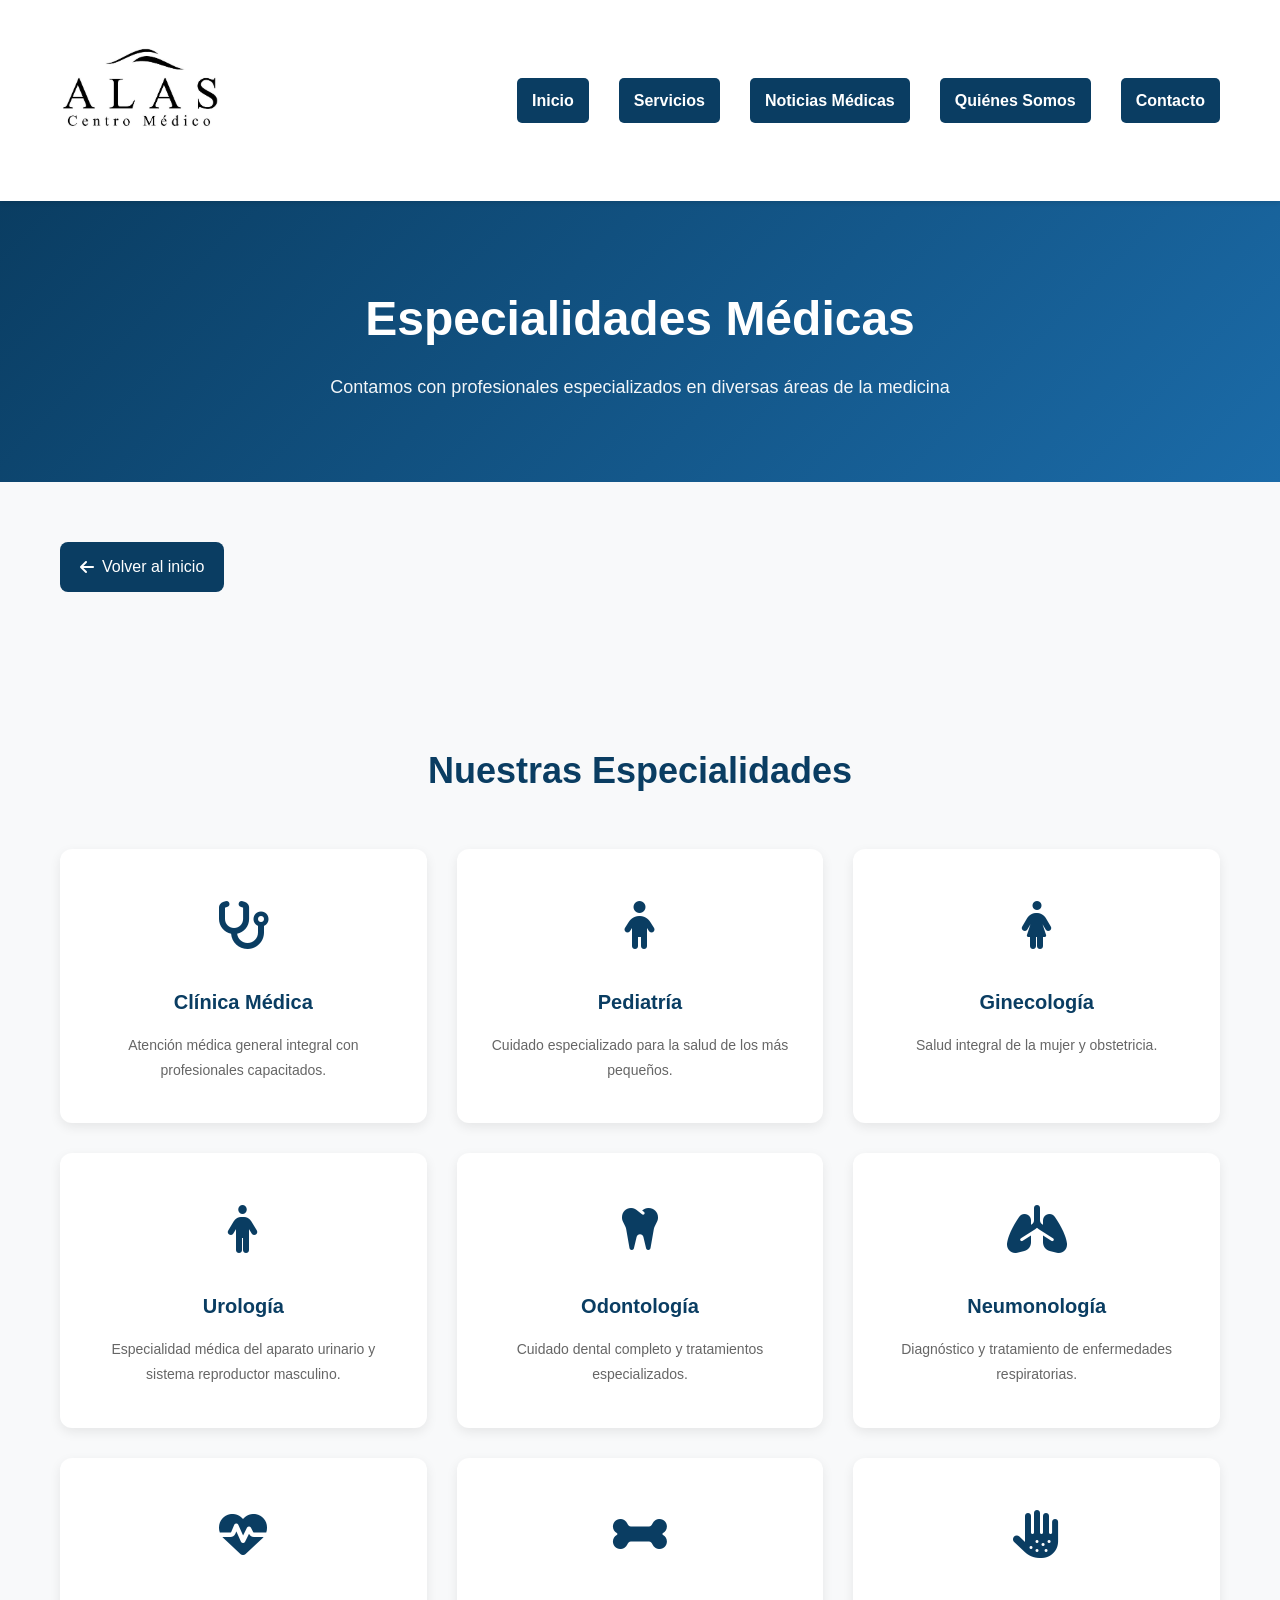
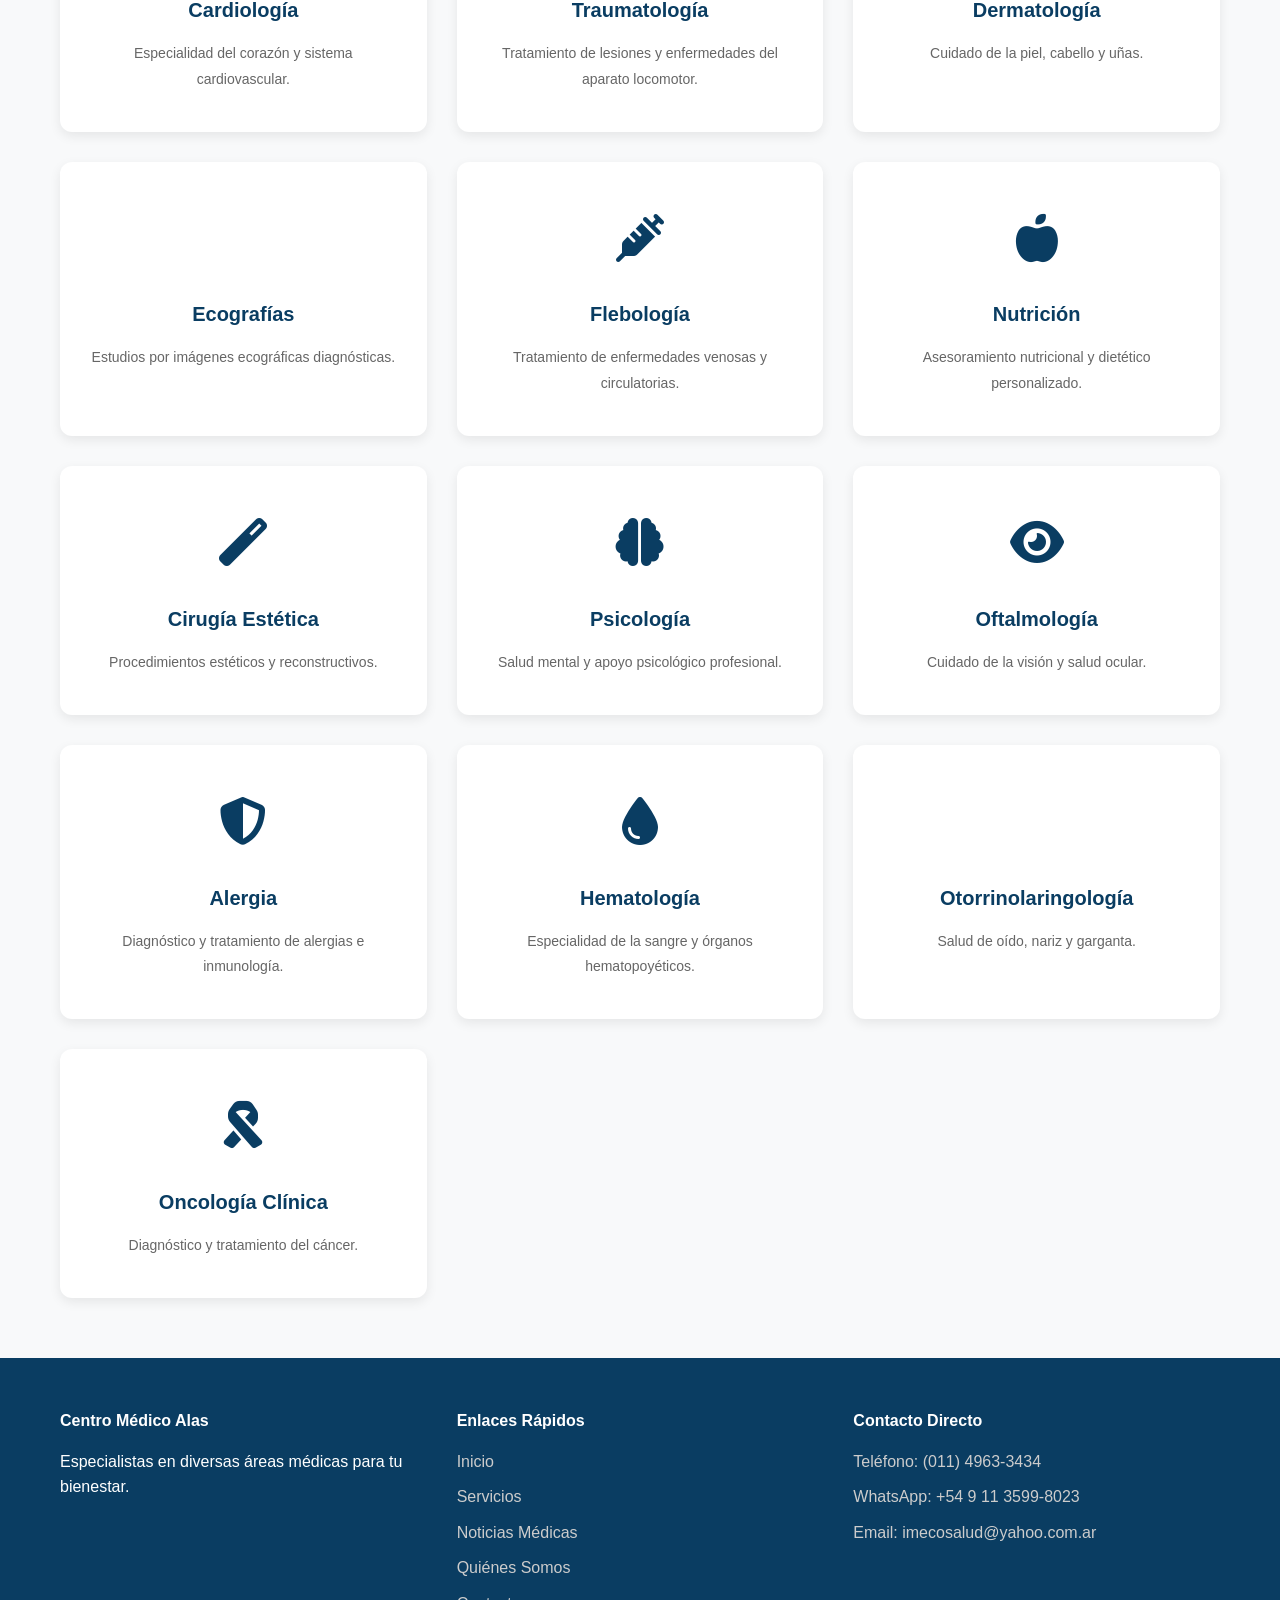
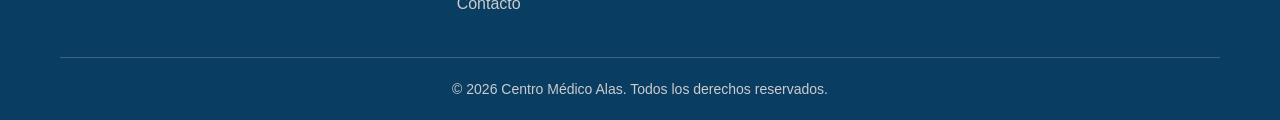
==== especialidades.html @ 1da5fab1 "Add files via upload" ====
<!DOCTYPE html>
<html lang="es">
<head>
    <meta charset="UTF-8">
    <title>Especialidades Médicas - Centro Médico Alas</title>
    <meta name="viewport" content="width=device-width, initial-scale=1.0">
    <link rel="stylesheet" href="https://cdnjs.cloudflare.com/ajax/libs/font-awesome/6.4.0/css/all.min.css">

    <style>
        * {
            margin: 0;
            padding: 0;
            box-sizing: border-box;
        }

        body {
            font-family: 'Segoe UI', Tahoma, Geneva, Verdana, sans-serif;
            background: #f8f9fa;
            color: #333;
            line-height: 1.6;
        }

        /* HEADER Y NAVEGACIÓN */
        nav {
            background: white;
            box-shadow: 0 2px 4px rgba(0,0,0,0.1);
            position: sticky;
            top: 0;
            z-index: 100;
        }

        nav .container {
            display: flex;
            justify-content: space-between;
            align-items: center;
            max-width: 1200px;
            margin: 0 auto;
            padding: 15px 20px;
        }

        nav .logo {
            font-size: 24px;
            font-weight: bold;
            color: #0a3d62;
        }

        nav ul {
            display: flex;
            list-style: none;
            gap: 30px;
        }

        nav a {
            background: #0a3d62;
            color: white;
            padding: 10px 15px;
            text-decoration: none;
            border-radius: 5px;
            display: inline-block;
            transition: all 0.3s;
            font-weight: 600;
        }

        nav a:hover {
            background: #083050;
            transform: translateY(-1px);
            box-shadow: 0 3px 10px rgba(10, 61, 98, 0.3);
        }

        .container {
            max-width: 1200px;
            margin: 0 auto;
            padding: 0 20px;
        }

        /* HERO SECTION */
        .hero {
            background: linear-gradient(135deg, #0a3d62 0%, #1b6ba8 100%);
            color: white;
            padding: 80px 20px;
            text-align: center;
        }

        .hero h1 {
            font-size: 48px;
            margin-bottom: 15px;
        }

        .hero p {
            font-size: 18px;
            opacity: 0.95;
        }

        /* SECCIONES */
        section {
            padding: 60px 20px;
        }

        section h2 {
            font-size: 36px;
            text-align: center;
            margin-bottom: 50px;
            color: #0a3d62;
        }

        section p {
            font-size: 16px;
            line-height: 1.8;
        }

        /* ESPECIALIDADES GRID */
        .especialidades-grid {
            display: grid;
            grid-template-columns: repeat(auto-fit, minmax(280px, 1fr));
            gap: 30px;
        }

        .especialidad-card {
            background: white;
            padding: 40px 30px;
            border-radius: 12px;
            box-shadow: 0 4px 12px rgba(0,0,0,0.08);
            transition: all 0.3s;
            text-align: center;
            cursor: pointer;
        }

        .especialidad-card:hover {
            transform: translateY(-8px);
            box-shadow: 0 12px 24px rgba(0,0,0,0.12);
        }

        .especialidad-icon {
            font-size: 48px;
            color: #0a3d62;
            margin-bottom: 20px;
        }

        .especialidad-card h3 {
            color: #0a3d62;
            margin-bottom: 15px;
            font-size: 20px;
        }

        .especialidad-card p {
            color: #666;
            font-size: 14px;
        }

        /* FOOTER */
        footer {
            background: #0a3d62;
            color: white;
            padding: 50px 20px 20px;
        }

        .footer-content {
            display: grid;
            grid-template-columns: repeat(auto-fit, minmax(250px, 1fr));
            gap: 30px;
            margin-bottom: 30px;
        }

        .footer-section h4 {
            margin-bottom: 15px;
            font-size: 16px;
        }

        .footer-section ul {
            list-style: none;
        }

        .footer-section ul li {
            margin-bottom: 10px;
        }

        .footer-section a {
            color: #ccc;
            text-decoration: none;
            transition: color 0.3s;
        }

        .footer-section a:hover {
            color: white;
        }

        .social-links {
            display: flex;
            gap: 15px;
            margin-top: 15px;
        }

        .social-links a {
            display: inline-flex;
            align-items: center;
            justify-content: center;
            width: 40px;
            height: 40px;
            background: rgba(255,255,255,0.1);
            border-radius: 50%;
            color: white;
            transition: background 0.3s;
        }

        .social-links a:hover {
            background: #25D366;
        }

        .footer-bottom {
            text-align: center;
            border-top: 1px solid rgba(255,255,255,0.2);
            padding-top: 20px;
            color: #ccc;
            font-size: 14px;
        }

        .back-button {
            display: inline-flex;
            align-items: center;
            gap: 8px;
            background: #0a3d62;
            color: white;
            padding: 12px 20px;
            border-radius: 8px;
            text-decoration: none;
            margin-bottom: 30px;
            transition: background 0.3s;
        }

        .back-button:hover {
            background: #1b6ba8;
        }

        /* RESPONSIVE */
        @media (max-width: 768px) {
            nav ul {
                gap: 15px;
            }

            .hero h1 {
                font-size: 32px;
            }

            section h2 {
                font-size: 28px;
            }
        }
    </style>
</head>

<body>

<!-- NAVEGACIÓN -->
<nav>
    <div class="container">
        <div class="logo">
            <img src="imagenes/logo.jpg" alt="Centro Médico Alas" style="height: 160px; width: auto;">
        </div>
        <ul>
            <li><a href="index.html">Inicio</a></li>
            <li><a href="index.html#servicios">Servicios</a></li>
            <li><a href="index.html#noticias">Noticias Médicas</a></li>
            <li><a href="quienes-somos.html">Quiénes Somos</a></li>
            <li><a href="index.html#contacto">Contacto</a></li>
        </ul>
    </div>
</nav>

<!-- HERO SECTION -->
<div class="hero">
    <div class="container">
        <h1>Especialidades Médicas</h1>
        <p>Contamos con profesionales especializados en diversas áreas de la medicina</p>
    </div>
</div>

<!-- VOLVER -->
<section>
    <div class="container">
        <a href="index.html" class="back-button">
            <i class="fas fa-arrow-left"></i> Volver al inicio
        </a>
    </div>
</section>

<!-- ESPECIALIDADES -->
<section>
    <div class="container">
        <h2>Nuestras Especialidades</h2>
        <div class="especialidades-grid">
            <div class="especialidad-card">
                <div class="especialidad-icon"><i class="fas fa-stethoscope"></i></div>
                <h3>Clínica Médica</h3>
                <p>Atención médica general integral con profesionales capacitados.</p>
            </div>
            <div class="especialidad-card">
                <div class="especialidad-icon"><i class="fas fa-child"></i></div>
                <h3>Pediatría</h3>
                <p>Cuidado especializado para la salud de los más pequeños.</p>
            </div>
            <div class="especialidad-card">
                <div class="especialidad-icon"><i class="fas fa-female"></i></div>
                <h3>Ginecología</h3>
                <p>Salud integral de la mujer y obstetricia.</p>
            </div>
            <div class="especialidad-card">
                <div class="especialidad-icon"><i class="fas fa-male"></i></div>
                <h3>Urología</h3>
                <p>Especialidad médica del aparato urinario y sistema reproductor masculino.</p>
            </div>
            <div class="especialidad-card">
                <div class="especialidad-icon"><i class="fas fa-tooth"></i></div>
                <h3>Odontología</h3>
                <p>Cuidado dental completo y tratamientos especializados.</p>
            </div>
            <div class="especialidad-card">
                <div class="especialidad-icon"><i class="fas fa-lungs"></i></div>
                <h3>Neumonología</h3>
                <p>Diagnóstico y tratamiento de enfermedades respiratorias.</p>
            </div>
            <div class="especialidad-card">
                <div class="especialidad-icon"><i class="fas fa-heartbeat"></i></div>
                <h3>Cardiología</h3>
                <p>Especialidad del corazón y sistema cardiovascular.</p>
            </div>
            <div class="especialidad-card">
                <div class="especialidad-icon"><i class="fas fa-bone"></i></div>
                <h3>Traumatología</h3>
                <p>Tratamiento de lesiones y enfermedades del aparato locomotor.</p>
            </div>
            <div class="especialidad-card">
                <div class="especialidad-icon"><i class="fas fa-allergies"></i></div>
                <h3>Dermatología</h3>
                <p>Cuidado de la piel, cabello y uñas.</p>
            </div>
            <div class="especialidad-card">
                <div class="especialidad-icon"><i class="fas fa-ultrasound"></i></div>
                <h3>Ecografías</h3>
                <p>Estudios por imágenes ecográficas diagnósticas.</p>
            </div>
            <div class="especialidad-card">
                <div class="especialidad-icon"><i class="fas fa-syringe"></i></div>
                <h3>Flebología</h3>
                <p>Tratamiento de enfermedades venosas y circulatorias.</p>
            </div>
            <div class="especialidad-card">
                <div class="especialidad-icon"><i class="fas fa-apple-alt"></i></div>
                <h3>Nutrición</h3>
                <p>Asesoramiento nutricional y dietético personalizado.</p>
            </div>
            <div class="especialidad-card">
                <div class="especialidad-icon"><i class="fas fa-magic"></i></div>
                <h3>Cirugía Estética</h3>
                <p>Procedimientos estéticos y reconstructivos.</p>
            </div>
            <div class="especialidad-card">
                <div class="especialidad-icon"><i class="fas fa-brain"></i></div>
                <h3>Psicología</h3>
                <p>Salud mental y apoyo psicológico profesional.</p>
            </div>
            <div class="especialidad-card">
                <div class="especialidad-icon"><i class="fas fa-eye"></i></div>
                <h3>Oftalmología</h3>
                <p>Cuidado de la visión y salud ocular.</p>
            </div>
            <div class="especialidad-card">
                <div class="especialidad-icon"><i class="fas fa-shield-alt"></i></div>
                <h3>Alergia</h3>
                <p>Diagnóstico y tratamiento de alergias e inmunología.</p>
            </div>
            <div class="especialidad-card">
                <div class="especialidad-icon"><i class="fas fa-tint"></i></div>
                <h3>Hematología</h3>
                <p>Especialidad de la sangre y órganos hematopoyéticos.</p>
            </div>
            <div class="especialidad-card">
                <div class="especialidad-icon"><i class="fas fa-ear"></i></div>
                <h3>Otorrinolaringología</h3>
                <p>Salud de oído, nariz y garganta.</p>
            </div>
            <div class="especialidad-card">
                <div class="especialidad-icon"><i class="fas fa-ribbon"></i></div>
                <h3>Oncología Clínica</h3>
                <p>Diagnóstico y tratamiento del cáncer.</p>
            </div>
        </div>
    </div>
</section>

<!-- FOOTER -->
<footer>
    <div class="container">
        <div class="footer-content">
            <div class="footer-section">
                <h4>Centro Médico Alas</h4>
                <p>Especialistas en diversas áreas médicas para tu bienestar.</p>
            </div>
            <div class="footer-section">
                <h4>Enlaces Rápidos</h4>
                <ul>
                    <li><a href="index.html">Inicio</a></li>
                    <li><a href="index.html#servicios">Servicios</a></li>
                    <li><a href="index.html#noticias">Noticias Médicas</a></li>
                    <li><a href="index.html#nosotros">Quiénes Somos</a></li>
                    <li><a href="index.html#contacto">Contacto</a></li>
                </ul>
            </div>
            <div class="footer-section">
                <h4>Contacto Directo</h4>
                <ul>
                    <li><a href="tel:01149633434">Teléfono: (011) 4963-3434</a></li>
                    <li><a href="https://wa.me/5491135998023" target="_blank">WhatsApp: +54 9 11 3599-8023</a></li>
                    <li><a href="mailto:imecosalud@yahoo.com.ar">Email: imecosalud@yahoo.com.ar</a></li>
                </ul>
            </div>
        </div>
        <div class="footer-bottom">
            <p>&copy; 2026 Centro Médico Alas. Todos los derechos reservados.</p>
        </div>
    </div>
</footer>

</body>
</html>
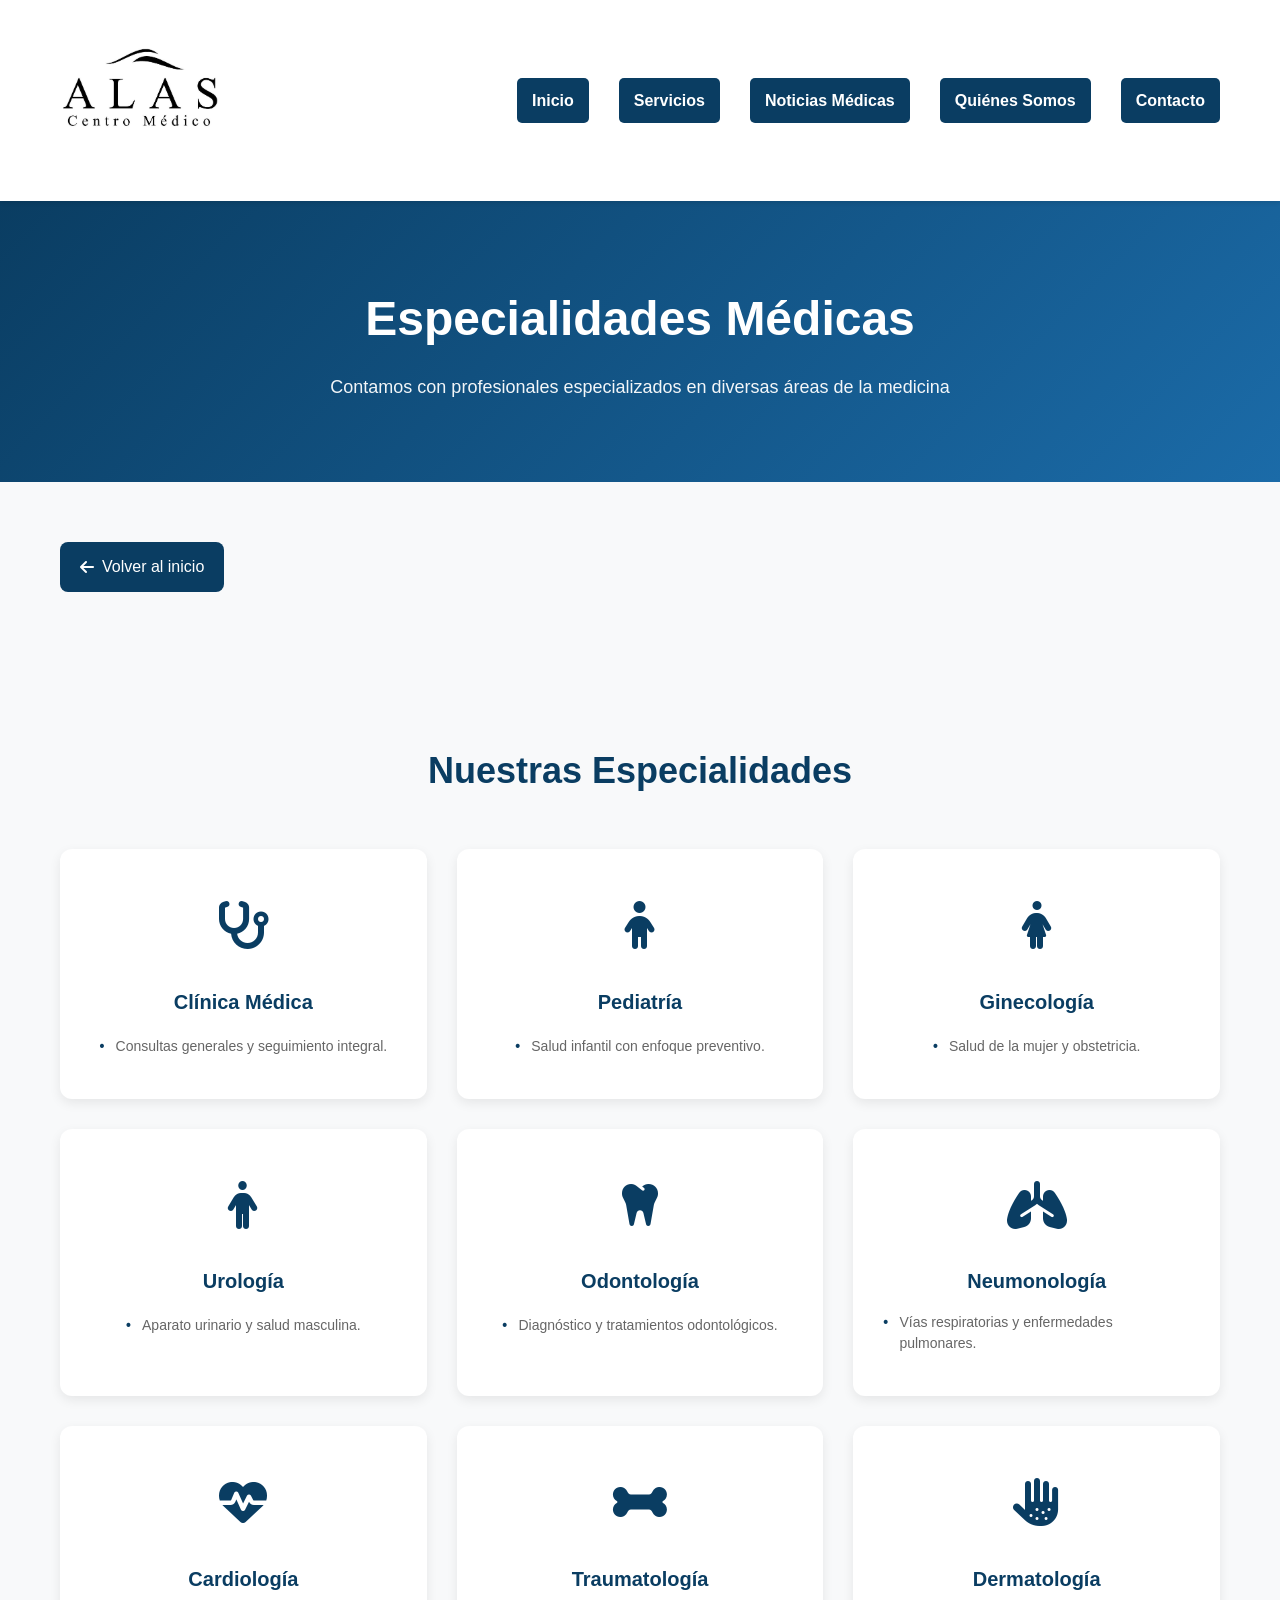
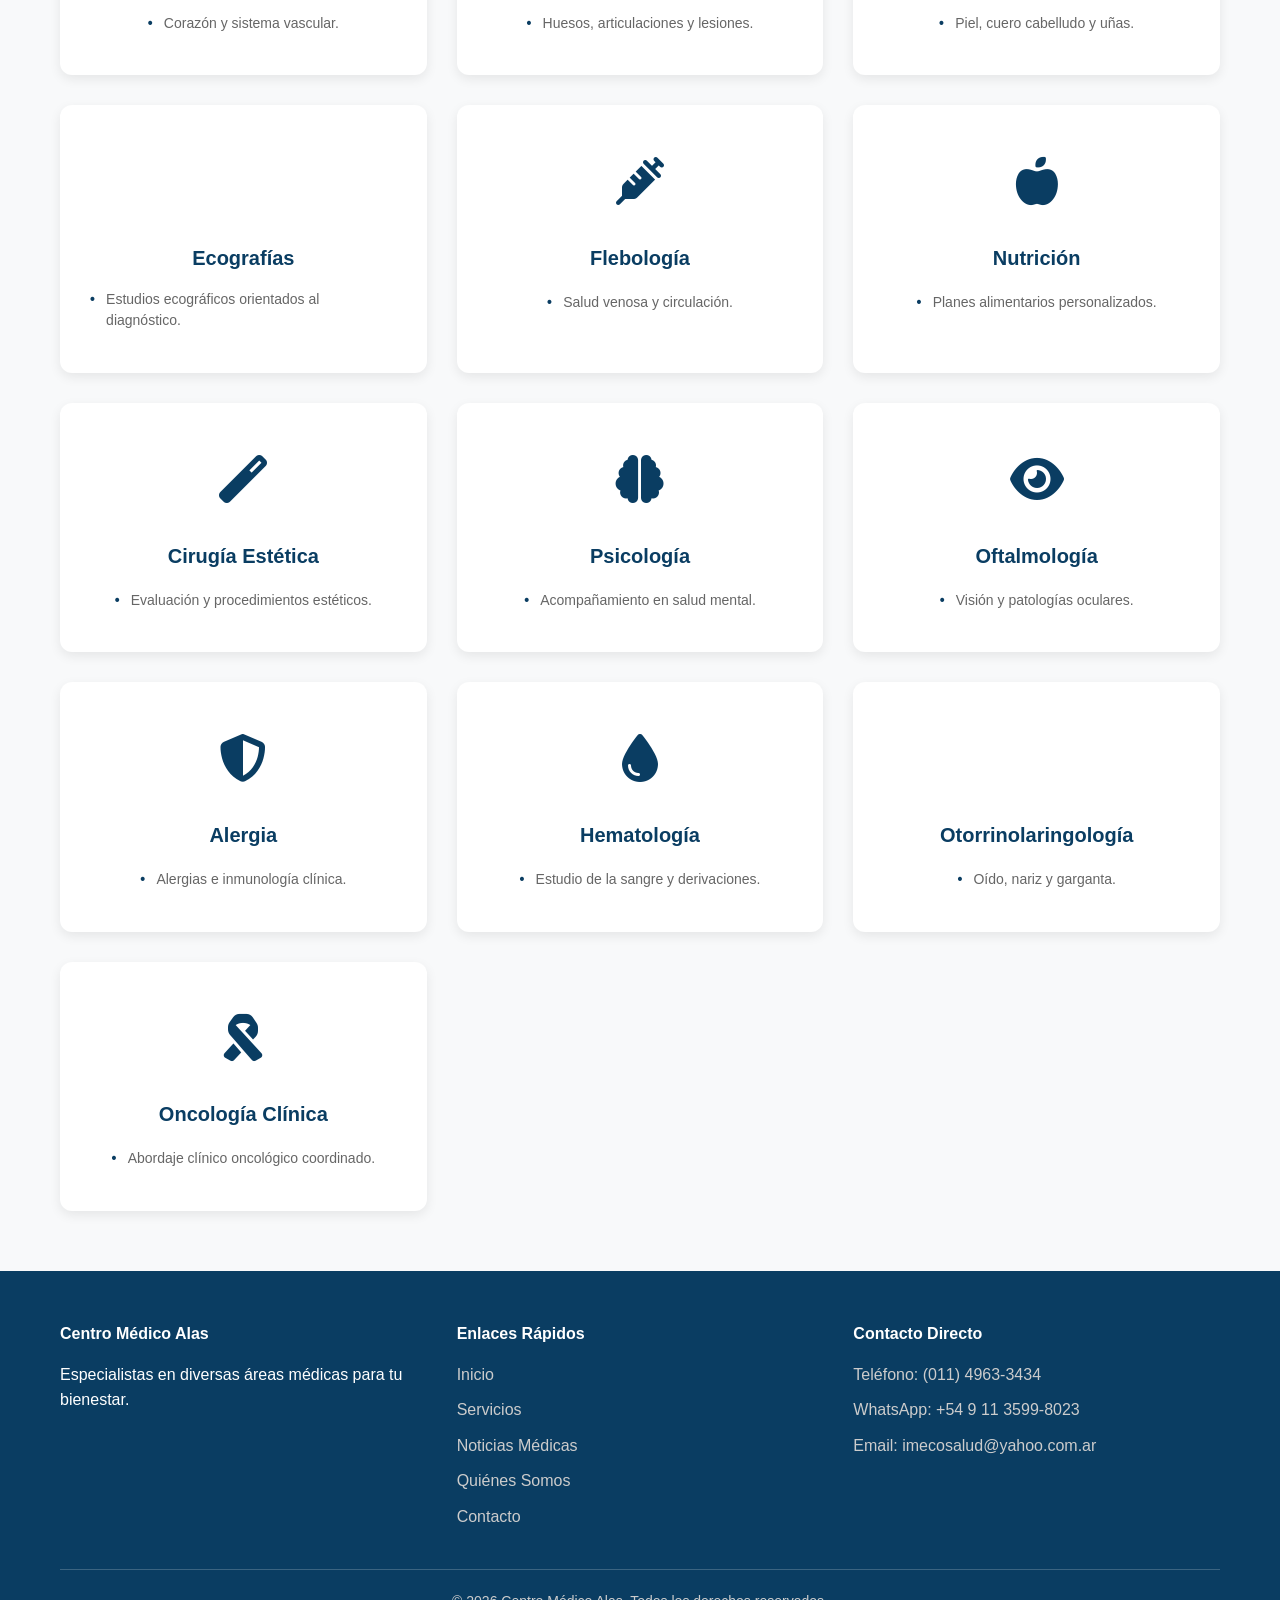
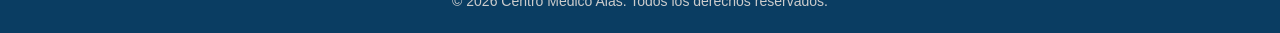
==== commit 44de5378: "Add files via upload" ====
--- a/especialidades.html
+++ b/especialidades.html
@@ -115,7 +115,7 @@
             gap: 30px;
         }
 
-        .especialidad-card {
+        a.especialidad-card {
             background: white;
             padding: 40px 30px;
             border-radius: 12px;
@@ -123,11 +123,19 @@
             transition: all 0.3s;
             text-align: center;
             cursor: pointer;
-        }
-
-        .especialidad-card:hover {
+            text-decoration: none;
+            color: inherit;
+            display: block;
+        }
+
+        a.especialidad-card:hover {
             transform: translateY(-8px);
             box-shadow: 0 12px 24px rgba(0,0,0,0.12);
+        }
+
+        a.especialidad-card:focus-visible {
+            outline: 3px solid #25D366;
+            outline-offset: 3px;
         }
 
         .especialidad-icon {
@@ -145,6 +153,32 @@
         .especialidad-card p {
             color: #666;
             font-size: 14px;
+        }
+
+        .especialidad-card .especialidad-tagline {
+            list-style: none;
+            padding: 0;
+            margin: 0;
+            text-align: center;
+        }
+
+        .especialidad-card .especialidad-tagline li {
+            color: #666;
+            font-size: 14px;
+            line-height: 1.5;
+            padding-left: 1.15em;
+            position: relative;
+            display: inline-block;
+            text-align: left;
+            max-width: 22rem;
+        }
+
+        .especialidad-card .especialidad-tagline li::before {
+            content: "•";
+            position: absolute;
+            left: 0;
+            color: #0a3d62;
+            font-weight: bold;
         }
 
         /* FOOTER */
@@ -261,7 +295,7 @@
             <li><a href="index.html#servicios">Servicios</a></li>
             <li><a href="index.html#noticias">Noticias Médicas</a></li>
             <li><a href="quienes-somos.html">Quiénes Somos</a></li>
-            <li><a href="index.html#contacto">Contacto</a></li>
+            <li><a href="contactos.html">Contacto</a></li>
         </ul>
     </div>
 </nav>
@@ -288,101 +322,101 @@
     <div class="container">
         <h2>Nuestras Especialidades</h2>
         <div class="especialidades-grid">
-            <div class="especialidad-card">
-                <div class="especialidad-icon"><i class="fas fa-stethoscope"></i></div>
+            <a class="especialidad-card" href="https://wa.me/5491135998023?text=Hola%2C%20quisiera%20solicitar%20un%20turno%20para%20la%20especialidad%20de%20Cl%C3%ADnica%20M%C3%A9dica%20en%20Centro%20M%C3%A9dico%20Alas.%20Gracias." target="_blank" rel="noopener noreferrer" aria-label="Solicitar turno para Clínica Médica por WhatsApp">
+                <div class="especialidad-icon" aria-hidden="true"><i class="fas fa-stethoscope"></i></div>
                 <h3>Clínica Médica</h3>
-                <p>Atención médica general integral con profesionales capacitados.</p>
-            </div>
-            <div class="especialidad-card">
-                <div class="especialidad-icon"><i class="fas fa-child"></i></div>
+                <ul class="especialidad-tagline"><li>Consultas generales y seguimiento integral.</li></ul>
+            </a>
+            <a class="especialidad-card" href="https://wa.me/5491135998023?text=Hola%2C%20quisiera%20solicitar%20un%20turno%20para%20la%20especialidad%20de%20Pediatr%C3%ADa%20en%20Centro%20M%C3%A9dico%20Alas.%20Gracias." target="_blank" rel="noopener noreferrer" aria-label="Solicitar turno para Pediatría por WhatsApp">
+                <div class="especialidad-icon" aria-hidden="true"><i class="fas fa-child"></i></div>
                 <h3>Pediatría</h3>
-                <p>Cuidado especializado para la salud de los más pequeños.</p>
-            </div>
-            <div class="especialidad-card">
-                <div class="especialidad-icon"><i class="fas fa-female"></i></div>
+                <ul class="especialidad-tagline"><li>Salud infantil con enfoque preventivo.</li></ul>
+            </a>
+            <a class="especialidad-card" href="https://wa.me/5491135998023?text=Hola%2C%20quisiera%20solicitar%20un%20turno%20para%20la%20especialidad%20de%20Ginecolog%C3%ADa%20en%20Centro%20M%C3%A9dico%20Alas.%20Gracias." target="_blank" rel="noopener noreferrer" aria-label="Solicitar turno para Ginecología por WhatsApp">
+                <div class="especialidad-icon" aria-hidden="true"><i class="fas fa-female"></i></div>
                 <h3>Ginecología</h3>
-                <p>Salud integral de la mujer y obstetricia.</p>
-            </div>
-            <div class="especialidad-card">
-                <div class="especialidad-icon"><i class="fas fa-male"></i></div>
+                <ul class="especialidad-tagline"><li>Salud de la mujer y obstetricia.</li></ul>
+            </a>
+            <a class="especialidad-card" href="https://wa.me/5491135998023?text=Hola%2C%20quisiera%20solicitar%20un%20turno%20para%20la%20especialidad%20de%20Urolog%C3%ADa%20en%20Centro%20M%C3%A9dico%20Alas.%20Gracias." target="_blank" rel="noopener noreferrer" aria-label="Solicitar turno para Urología por WhatsApp">
+                <div class="especialidad-icon" aria-hidden="true"><i class="fas fa-male"></i></div>
                 <h3>Urología</h3>
-                <p>Especialidad médica del aparato urinario y sistema reproductor masculino.</p>
-            </div>
-            <div class="especialidad-card">
-                <div class="especialidad-icon"><i class="fas fa-tooth"></i></div>
+                <ul class="especialidad-tagline"><li>Aparato urinario y salud masculina.</li></ul>
+            </a>
+            <a class="especialidad-card" href="https://wa.me/5491135998023?text=Hola%2C%20quisiera%20solicitar%20un%20turno%20para%20la%20especialidad%20de%20Odontolog%C3%ADa%20en%20Centro%20M%C3%A9dico%20Alas.%20Gracias." target="_blank" rel="noopener noreferrer" aria-label="Solicitar turno para Odontología por WhatsApp">
+                <div class="especialidad-icon" aria-hidden="true"><i class="fas fa-tooth"></i></div>
                 <h3>Odontología</h3>
-                <p>Cuidado dental completo y tratamientos especializados.</p>
-            </div>
-            <div class="especialidad-card">
-                <div class="especialidad-icon"><i class="fas fa-lungs"></i></div>
+                <ul class="especialidad-tagline"><li>Diagnóstico y tratamientos odontológicos.</li></ul>
+            </a>
+            <a class="especialidad-card" href="https://wa.me/5491135998023?text=Hola%2C%20quisiera%20solicitar%20un%20turno%20para%20la%20especialidad%20de%20Neumonolog%C3%ADa%20en%20Centro%20M%C3%A9dico%20Alas.%20Gracias." target="_blank" rel="noopener noreferrer" aria-label="Solicitar turno para Neumonología por WhatsApp">
+                <div class="especialidad-icon" aria-hidden="true"><i class="fas fa-lungs"></i></div>
                 <h3>Neumonología</h3>
-                <p>Diagnóstico y tratamiento de enfermedades respiratorias.</p>
-            </div>
-            <div class="especialidad-card">
-                <div class="especialidad-icon"><i class="fas fa-heartbeat"></i></div>
+                <ul class="especialidad-tagline"><li>Vías respiratorias y enfermedades pulmonares.</li></ul>
+            </a>
+            <a class="especialidad-card" href="https://wa.me/5491135998023?text=Hola%2C%20quisiera%20solicitar%20un%20turno%20para%20la%20especialidad%20de%20Cardiolog%C3%ADa%20en%20Centro%20M%C3%A9dico%20Alas.%20Gracias." target="_blank" rel="noopener noreferrer" aria-label="Solicitar turno para Cardiología por WhatsApp">
+                <div class="especialidad-icon" aria-hidden="true"><i class="fas fa-heartbeat"></i></div>
                 <h3>Cardiología</h3>
-                <p>Especialidad del corazón y sistema cardiovascular.</p>
-            </div>
-            <div class="especialidad-card">
-                <div class="especialidad-icon"><i class="fas fa-bone"></i></div>
+                <ul class="especialidad-tagline"><li>Corazón y sistema vascular.</li></ul>
+            </a>
+            <a class="especialidad-card" href="https://wa.me/5491135998023?text=Hola%2C%20quisiera%20solicitar%20un%20turno%20para%20la%20especialidad%20de%20Traumatolog%C3%ADa%20en%20Centro%20M%C3%A9dico%20Alas.%20Gracias." target="_blank" rel="noopener noreferrer" aria-label="Solicitar turno para Traumatología por WhatsApp">
+                <div class="especialidad-icon" aria-hidden="true"><i class="fas fa-bone"></i></div>
                 <h3>Traumatología</h3>
-                <p>Tratamiento de lesiones y enfermedades del aparato locomotor.</p>
-            </div>
-            <div class="especialidad-card">
-                <div class="especialidad-icon"><i class="fas fa-allergies"></i></div>
+                <ul class="especialidad-tagline"><li>Huesos, articulaciones y lesiones.</li></ul>
+            </a>
+            <a class="especialidad-card" href="https://wa.me/5491135998023?text=Hola%2C%20quisiera%20solicitar%20un%20turno%20para%20la%20especialidad%20de%20Dermatolog%C3%ADa%20en%20Centro%20M%C3%A9dico%20Alas.%20Gracias." target="_blank" rel="noopener noreferrer" aria-label="Solicitar turno para Dermatología por WhatsApp">
+                <div class="especialidad-icon" aria-hidden="true"><i class="fas fa-allergies"></i></div>
                 <h3>Dermatología</h3>
-                <p>Cuidado de la piel, cabello y uñas.</p>
-            </div>
-            <div class="especialidad-card">
-                <div class="especialidad-icon"><i class="fas fa-ultrasound"></i></div>
+                <ul class="especialidad-tagline"><li>Piel, cuero cabelludo y uñas.</li></ul>
+            </a>
+            <a class="especialidad-card" href="https://wa.me/5491135998023?text=Hola%2C%20quisiera%20solicitar%20un%20turno%20para%20la%20especialidad%20de%20Ecograf%C3%ADas%20en%20Centro%20M%C3%A9dico%20Alas.%20Gracias." target="_blank" rel="noopener noreferrer" aria-label="Solicitar turno para Ecografías por WhatsApp">
+                <div class="especialidad-icon" aria-hidden="true"><i class="fas fa-ultrasound"></i></div>
                 <h3>Ecografías</h3>
-                <p>Estudios por imágenes ecográficas diagnósticas.</p>
-            </div>
-            <div class="especialidad-card">
-                <div class="especialidad-icon"><i class="fas fa-syringe"></i></div>
+                <ul class="especialidad-tagline"><li>Estudios ecográficos orientados al diagnóstico.</li></ul>
+            </a>
+            <a class="especialidad-card" href="https://wa.me/5491135998023?text=Hola%2C%20quisiera%20solicitar%20un%20turno%20para%20la%20especialidad%20de%20Flebolog%C3%ADa%20en%20Centro%20M%C3%A9dico%20Alas.%20Gracias." target="_blank" rel="noopener noreferrer" aria-label="Solicitar turno para Flebología por WhatsApp">
+                <div class="especialidad-icon" aria-hidden="true"><i class="fas fa-syringe"></i></div>
                 <h3>Flebología</h3>
-                <p>Tratamiento de enfermedades venosas y circulatorias.</p>
-            </div>
-            <div class="especialidad-card">
-                <div class="especialidad-icon"><i class="fas fa-apple-alt"></i></div>
+                <ul class="especialidad-tagline"><li>Salud venosa y circulación.</li></ul>
+            </a>
+            <a class="especialidad-card" href="https://wa.me/5491135998023?text=Hola%2C%20quisiera%20solicitar%20un%20turno%20para%20la%20especialidad%20de%20Nutrici%C3%B3n%20en%20Centro%20M%C3%A9dico%20Alas.%20Gracias." target="_blank" rel="noopener noreferrer" aria-label="Solicitar turno para Nutrición por WhatsApp">
+                <div class="especialidad-icon" aria-hidden="true"><i class="fas fa-apple-alt"></i></div>
                 <h3>Nutrición</h3>
-                <p>Asesoramiento nutricional y dietético personalizado.</p>
-            </div>
-            <div class="especialidad-card">
-                <div class="especialidad-icon"><i class="fas fa-magic"></i></div>
+                <ul class="especialidad-tagline"><li>Planes alimentarios personalizados.</li></ul>
+            </a>
+            <a class="especialidad-card" href="https://wa.me/5491135998023?text=Hola%2C%20quisiera%20solicitar%20un%20turno%20para%20la%20especialidad%20de%20Cirug%C3%ADa%20Est%C3%A9tica%20en%20Centro%20M%C3%A9dico%20Alas.%20Gracias." target="_blank" rel="noopener noreferrer" aria-label="Solicitar turno para Cirugía Estética por WhatsApp">
+                <div class="especialidad-icon" aria-hidden="true"><i class="fas fa-magic"></i></div>
                 <h3>Cirugía Estética</h3>
-                <p>Procedimientos estéticos y reconstructivos.</p>
-            </div>
-            <div class="especialidad-card">
-                <div class="especialidad-icon"><i class="fas fa-brain"></i></div>
+                <ul class="especialidad-tagline"><li>Evaluación y procedimientos estéticos.</li></ul>
+            </a>
+            <a class="especialidad-card" href="https://wa.me/5491135998023?text=Hola%2C%20quisiera%20solicitar%20un%20turno%20para%20la%20especialidad%20de%20Psicolog%C3%ADa%20en%20Centro%20M%C3%A9dico%20Alas.%20Gracias." target="_blank" rel="noopener noreferrer" aria-label="Solicitar turno para Psicología por WhatsApp">
+                <div class="especialidad-icon" aria-hidden="true"><i class="fas fa-brain"></i></div>
                 <h3>Psicología</h3>
-                <p>Salud mental y apoyo psicológico profesional.</p>
-            </div>
-            <div class="especialidad-card">
-                <div class="especialidad-icon"><i class="fas fa-eye"></i></div>
+                <ul class="especialidad-tagline"><li>Acompañamiento en salud mental.</li></ul>
+            </a>
+            <a class="especialidad-card" href="https://wa.me/5491135998023?text=Hola%2C%20quisiera%20solicitar%20un%20turno%20para%20la%20especialidad%20de%20Oftalmolog%C3%ADa%20en%20Centro%20M%C3%A9dico%20Alas.%20Gracias." target="_blank" rel="noopener noreferrer" aria-label="Solicitar turno para Oftalmología por WhatsApp">
+                <div class="especialidad-icon" aria-hidden="true"><i class="fas fa-eye"></i></div>
                 <h3>Oftalmología</h3>
-                <p>Cuidado de la visión y salud ocular.</p>
-            </div>
-            <div class="especialidad-card">
-                <div class="especialidad-icon"><i class="fas fa-shield-alt"></i></div>
+                <ul class="especialidad-tagline"><li>Visión y patologías oculares.</li></ul>
+            </a>
+            <a class="especialidad-card" href="https://wa.me/5491135998023?text=Hola%2C%20quisiera%20solicitar%20un%20turno%20para%20la%20especialidad%20de%20Alergia%20en%20Centro%20M%C3%A9dico%20Alas.%20Gracias." target="_blank" rel="noopener noreferrer" aria-label="Solicitar turno para Alergia por WhatsApp">
+                <div class="especialidad-icon" aria-hidden="true"><i class="fas fa-shield-alt"></i></div>
                 <h3>Alergia</h3>
-                <p>Diagnóstico y tratamiento de alergias e inmunología.</p>
-            </div>
-            <div class="especialidad-card">
-                <div class="especialidad-icon"><i class="fas fa-tint"></i></div>
+                <ul class="especialidad-tagline"><li>Alergias e inmunología clínica.</li></ul>
+            </a>
+            <a class="especialidad-card" href="https://wa.me/5491135998023?text=Hola%2C%20quisiera%20solicitar%20un%20turno%20para%20la%20especialidad%20de%20Hematolog%C3%ADa%20en%20Centro%20M%C3%A9dico%20Alas.%20Gracias." target="_blank" rel="noopener noreferrer" aria-label="Solicitar turno para Hematología por WhatsApp">
+                <div class="especialidad-icon" aria-hidden="true"><i class="fas fa-tint"></i></div>
                 <h3>Hematología</h3>
-                <p>Especialidad de la sangre y órganos hematopoyéticos.</p>
-            </div>
-            <div class="especialidad-card">
-                <div class="especialidad-icon"><i class="fas fa-ear"></i></div>
+                <ul class="especialidad-tagline"><li>Estudio de la sangre y derivaciones.</li></ul>
+            </a>
+            <a class="especialidad-card" href="https://wa.me/5491135998023?text=Hola%2C%20quisiera%20solicitar%20un%20turno%20para%20la%20especialidad%20de%20Otorrinolaringolog%C3%ADa%20en%20Centro%20M%C3%A9dico%20Alas.%20Gracias." target="_blank" rel="noopener noreferrer" aria-label="Solicitar turno para Otorrinolaringología por WhatsApp">
+                <div class="especialidad-icon" aria-hidden="true"><i class="fas fa-ear"></i></div>
                 <h3>Otorrinolaringología</h3>
-                <p>Salud de oído, nariz y garganta.</p>
-            </div>
-            <div class="especialidad-card">
-                <div class="especialidad-icon"><i class="fas fa-ribbon"></i></div>
+                <ul class="especialidad-tagline"><li>Oído, nariz y garganta.</li></ul>
+            </a>
+            <a class="especialidad-card" href="https://wa.me/5491135998023?text=Hola%2C%20quisiera%20solicitar%20un%20turno%20para%20la%20especialidad%20de%20Oncolog%C3%ADa%20Cl%C3%ADnica%20en%20Centro%20M%C3%A9dico%20Alas.%20Gracias." target="_blank" rel="noopener noreferrer" aria-label="Solicitar turno para Oncología Clínica por WhatsApp">
+                <div class="especialidad-icon" aria-hidden="true"><i class="fas fa-ribbon"></i></div>
                 <h3>Oncología Clínica</h3>
-                <p>Diagnóstico y tratamiento del cáncer.</p>
-            </div>
+                <ul class="especialidad-tagline"><li>Abordaje clínico oncológico coordinado.</li></ul>
+            </a>
         </div>
     </div>
 </section>
@@ -401,8 +435,8 @@
                     <li><a href="index.html">Inicio</a></li>
                     <li><a href="index.html#servicios">Servicios</a></li>
                     <li><a href="index.html#noticias">Noticias Médicas</a></li>
-                    <li><a href="index.html#nosotros">Quiénes Somos</a></li>
-                    <li><a href="index.html#contacto">Contacto</a></li>
+                    <li><a href="quienes-somos.html">Quiénes Somos</a></li>
+                    <li><a href="contactos.html">Contacto</a></li>
                 </ul>
             </div>
             <div class="footer-section">
